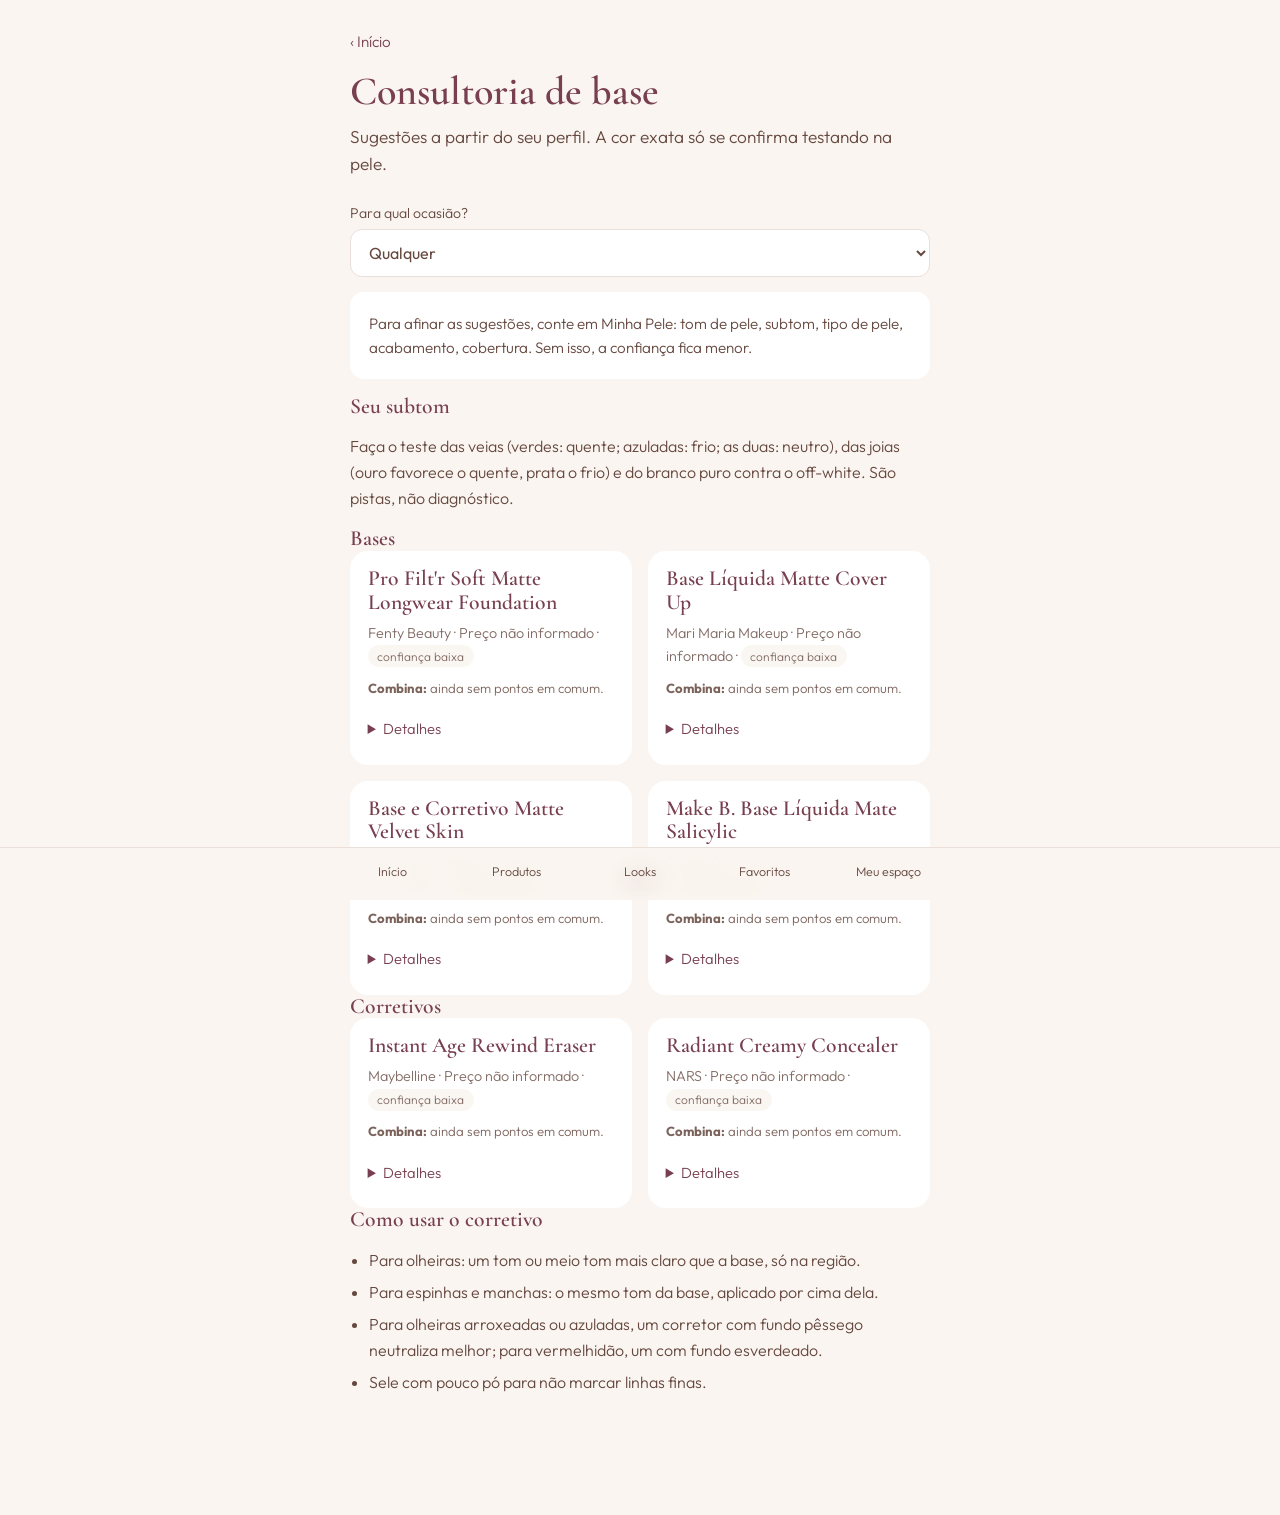
==== base.html @ ef140184 "Add files via upload" ====
<!doctype html>
<html lang="pt-BR"><head><meta charset="utf-8"><meta name="viewport" content="width=device-width,initial-scale=1,viewport-fit=cover">
<title>Consultoria · Eduarda Beauty</title><meta name="theme-color" content="#FAF5F0"><link rel="manifest" href="manifest.webmanifest"><link rel="apple-touch-icon" href="assets/icons/icon-192.png">
<link rel="preconnect" href="https://fonts.googleapis.com"><link rel="preconnect" href="https://fonts.gstatic.com" crossorigin>
<link href="https://fonts.googleapis.com/css2?family=Cormorant+Garamond:ital,wght@0,500;0,600;1,500&family=Outfit:wght@300;400;500&display=swap" rel="stylesheet">
<link rel="stylesheet" href="css/style.css"></head>
<body><a class="skip" href="#main">Ir para o conteúdo</a>
<main id="main"><a class="back" href="index.html">‹ Início</a>
<h1>Consultoria de base</h1><p class="lead">Sugestões a partir do seu perfil. A cor exata só se confirma testando na pele.</p><label>Para qual ocasião?<select id="occ"><option value="">Qualquer</option><option value="dia">Dia a dia</option><option value="festa">Festa</option><option value="evento">Evento especial</option></select></label><div id="consult" aria-live="polite"></div><div id="cmpbase"></div>
</main>
<nav class="tabs" aria-label="Principal"><a href="index.html">Início</a><a href="produtos.html">Produtos</a><a href="looks.html">Looks</a><a href="favoritos.html">Favoritos</a><a href="espaco.html">Meu espaço</a></nav>
<div id="toast" class="toast" role="status" aria-live="polite"></div>
<script src="js/app.js" type="module"></script></body></html>
---- css/style.css ----
:root{--rose:#C98291;--nude:#EAD5D0;--cream:#FAF5F0;--brown:#65483F;--wine:#783F50;--line:#eadfd9}
*{box-sizing:border-box}html{scroll-behavior:smooth;-webkit-text-size-adjust:100%}
body{margin:0;background:var(--cream);color:var(--brown);font:300 1rem/1.6 Outfit,system-ui,sans-serif}
main{max-width:620px;margin:auto;padding:calc(1.5rem + env(safe-area-inset-top)) 1.25rem calc(6.5rem + env(safe-area-inset-bottom))}
h1,h2,h3,.for,.quote,footer p{font-family:"Cormorant Garamond",Georgia,serif;font-weight:600;color:var(--wine);line-height:1.1}
h1{font-size:2.5rem;margin:.5rem 0 .6rem}h1.big{font-size:clamp(2.9rem,13vw,4.2rem)}h2{font-size:1.7rem;margin:2.2rem 0 .6rem}h3{font-size:1.35rem;margin:0}
.lead{font-size:1.08rem;margin:0 0 1.5rem}.muted{opacity:.75;font-size:.92rem}.for{font-style:italic;font-weight:500;font-size:1.3rem;color:var(--rose);margin:.5rem 0 0}
.skip{position:absolute;left:-999px}.skip:focus{left:8px;top:8px;background:#fff;padding:.5rem;z-index:9}
:focus-visible{outline:2px solid var(--wine);outline-offset:2px}
a{color:var(--wine)}.back{display:inline-block;text-decoration:none;padding:.4rem 0;font-size:.95rem}
.mode{font-size:.82rem;opacity:.8;margin:1rem 0}
.hubs{margin:1.5rem 0;border-top:1px solid var(--line)}.hub{display:flex;justify-content:space-between;align-items:center;gap:1rem;padding:1.05rem .2rem;border-bottom:1px solid var(--line);text-decoration:none;color:var(--brown);min-height:60px}
.hub b{display:block;font:600 1.35rem "Cormorant Garamond",serif;color:var(--wine)}.hub small{opacity:.75}.hub i{font-style:normal;font-size:1.6rem;color:var(--rose)}
.quote{font-style:italic;font-weight:500;font-size:1.25rem;color:var(--brown);margin:2.5rem 0 0}
.stack{display:grid;gap:1rem}.two{display:grid;grid-template-columns:1fr 1fr;gap:.8rem}
label{display:block;font-size:.88rem}label.chk{display:flex;gap:.5rem;align-items:center}label.chk input{width:auto}
select,input,textarea{width:100%;font:400 1rem Outfit,sans-serif;padding:.75rem .85rem;margin-top:.3rem;border:1px solid var(--line);border-radius:12px;background:#fff;color:var(--brown)}
.btn{display:inline-block;background:var(--wine);color:#fff;border:0;padding:.8rem 1.5rem;border-radius:999px;font:400 1rem Outfit,sans-serif;text-decoration:none;cursor:pointer;min-height:46px;margin:.2rem 0}
.btn.ghost{background:transparent;color:var(--wine);border:1px solid var(--wine)}
.grid{display:grid;gap:1rem}.cards{grid-template-columns:1fr}@media(min-width:560px){.cards{grid-template-columns:1fr 1fr}}
.card{background:#fff;border-radius:18px;overflow:hidden}.card .ph{height:56px;background:linear-gradient(120deg,var(--nude),var(--rose))}.card .ph img{width:100%;height:100%;object-fit:cover;display:block}
.card .b{padding:1rem 1.1rem 1.1rem;display:grid;gap:.45rem}.sub{font-size:.9rem;opacity:.8}.pitch{margin:0;font-size:.95rem}small{font-size:.82rem;opacity:.85;display:block}
.tag{font-size:.75rem;background:var(--cream);border-radius:99px;padding:.1rem .6rem;display:inline-block;margin:0 .2rem .2rem 0}
.row{display:flex;gap:.4rem;flex-wrap:wrap}.row button{font:400 .85rem Outfit,sans-serif;padding:.55rem .9rem;min-height:40px;border-radius:99px;border:1px solid var(--line);background:#fff;color:var(--brown);cursor:pointer}
.row button[aria-pressed=true]{background:var(--wine);color:#fff;border-color:var(--wine)}
details{margin-top:.3rem}summary{cursor:pointer;color:var(--wine);font-size:.92rem;padding:.4rem 0}.det{display:grid;gap:.5rem;padding:.3rem 0}
.discover{margin:1rem 0 1.5rem;padding:1.2rem;background:#fff;border-radius:18px}.discover h3{margin:0 0 .8rem;font-size:1.5rem}
.opts{display:grid;grid-template-columns:1fr 1fr;gap:.6rem}.opt{border:0;border-radius:14px;padding:1.4rem .5rem;color:#fff;font:400 1rem Outfit;cursor:pointer;background:var(--c);min-height:56px}
.tone{margin:1.5rem 0}table{border-collapse:collapse;width:100%;background:#fff;font-size:.88rem}td,th{border-bottom:1px solid var(--line);padding:.5rem;text-align:left}
.empty{padding:1.2rem;background:#fff;border-radius:14px;font-size:.95rem}.err{color:#a02a3c;font-size:.85rem;margin:0}ul,ol{padding-left:1.2rem}li{margin:.4rem 0}
.tabs{position:fixed;left:0;right:0;bottom:0;z-index:5;display:flex;justify-content:center;background:rgba(250,245,240,.94);backdrop-filter:blur(10px);border-top:1px solid var(--line);padding-bottom:env(safe-area-inset-bottom)}
.tabs a{flex:1;max-width:124px;text-align:center;text-decoration:none;color:var(--brown);font-size:.78rem;padding:.9rem .2rem;min-height:52px}
.tabs a[aria-current=page]{color:var(--wine);font-weight:500;box-shadow:inset 0 2px 0 var(--wine)}
footer{text-align:center;margin-top:3rem;padding-top:1.5rem;border-top:1px solid var(--line)}footer p{font-size:1.2rem;margin:0}
dialog{border:0;border-radius:22px;width:calc(100% - 3rem);max-width:340px;max-height:80vh;overflow:auto;padding:1.6rem 1.4rem;background:var(--cream);color:var(--brown);box-shadow:0 20px 60px rgba(101,72,63,.3)}
dialog::backdrop{background:rgba(120,63,80,.4)}dialog h2{font-size:2rem;margin:0 0 .6rem}dialog p{margin:.5rem 0}
.toast{position:fixed;bottom:calc(4.8rem + env(safe-area-inset-bottom));left:50%;transform:translate(-50%,300%);background:var(--wine);color:#fff;padding:.7rem 1.2rem;border-radius:99px;font-size:.9rem;transition:transform .3s;width:max-content;max-width:90vw;text-align:center}.toast.on{transform:translate(-50%,0)}
@media(prefers-reduced-motion:reduce){*{transition:none!important;scroll-behavior:auto}}
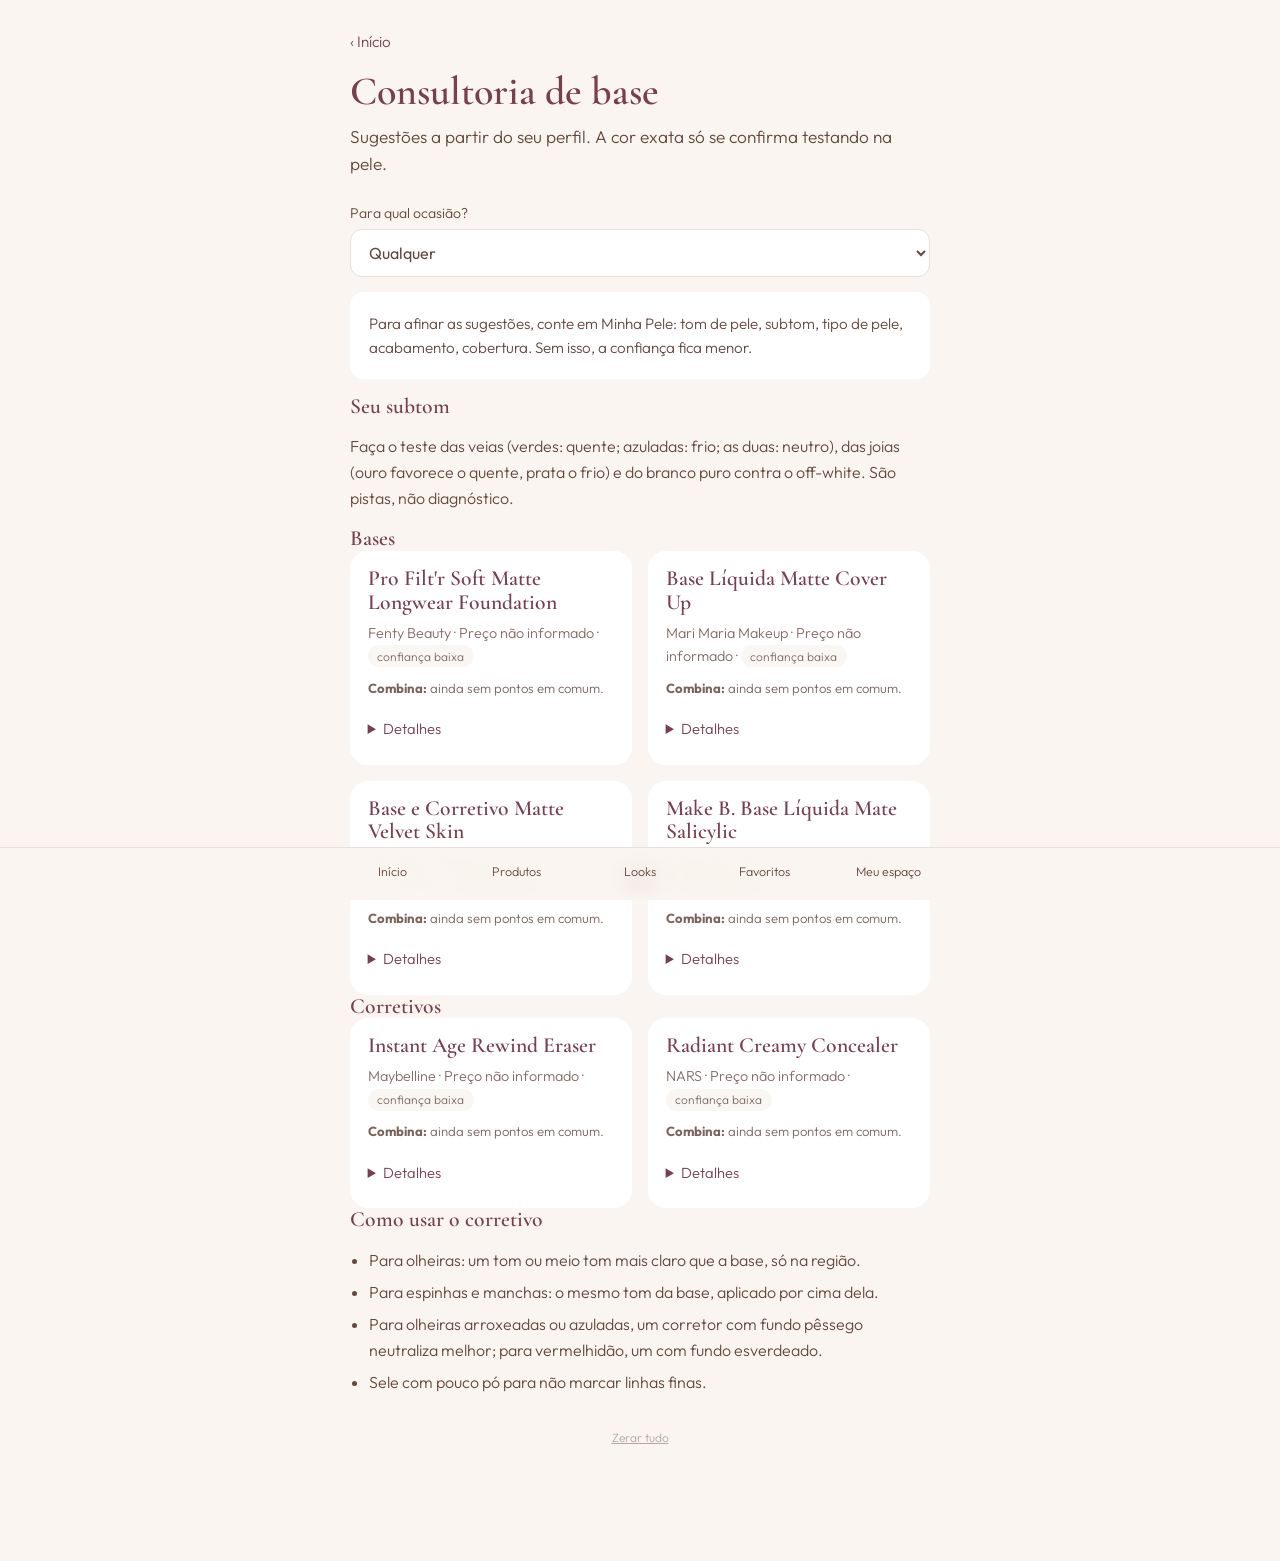
==== commit 771267e7: "Add files via upload" ====
--- a/base.html
+++ b/base.html
@@ -7,7 +7,7 @@
 <body><a class="skip" href="#main">Ir para o conteúdo</a>
 <main id="main"><a class="back" href="index.html">‹ Início</a>
 <h1>Consultoria de base</h1><p class="lead">Sugestões a partir do seu perfil. A cor exata só se confirma testando na pele.</p><label>Para qual ocasião?<select id="occ"><option value="">Qualquer</option><option value="dia">Dia a dia</option><option value="festa">Festa</option><option value="evento">Evento especial</option></select></label><div id="consult" aria-live="polite"></div><div id="cmpbase"></div>
-</main>
+<p class="zerop"><button id="zero" class="zero" type="button">Zerar tudo</button></p></main>
 <nav class="tabs" aria-label="Principal"><a href="index.html">Início</a><a href="produtos.html">Produtos</a><a href="looks.html">Looks</a><a href="favoritos.html">Favoritos</a><a href="espaco.html">Meu espaço</a></nav>
 <div id="toast" class="toast" role="status" aria-live="polite"></div>
 <script src="js/app.js" type="module"></script></body></html>
--- a/css/style.css
+++ b/css/style.css
@@ -3,7 +3,7 @@
 body{margin:0;background:var(--cream);color:var(--brown);font:300 1rem/1.6 Outfit,system-ui,sans-serif}
 main{max-width:620px;margin:auto;padding:calc(1.5rem + env(safe-area-inset-top)) 1.25rem calc(6.5rem + env(safe-area-inset-bottom))}
 h1,h2,h3,.for,.quote,footer p{font-family:"Cormorant Garamond",Georgia,serif;font-weight:600;color:var(--wine);line-height:1.1}
-h1{font-size:2.5rem;margin:.5rem 0 .6rem}h1.big{font-size:clamp(2.9rem,13vw,4.2rem)}h2{font-size:1.7rem;margin:2.2rem 0 .6rem}h3{font-size:1.35rem;margin:0}
+h1{font-size:2.5rem;margin:.5rem 0 .6rem}h1.big{font-size:clamp(2.5rem,11.5vw,3.7rem)}h2{font-size:1.7rem;margin:2.2rem 0 .6rem}h3{font-size:1.35rem;margin:0}
 .lead{font-size:1.08rem;margin:0 0 1.5rem}.muted{opacity:.75;font-size:.92rem}.for{font-style:italic;font-weight:500;font-size:1.3rem;color:var(--rose);margin:.5rem 0 0}
 .skip{position:absolute;left:-999px}.skip:focus{left:8px;top:8px;background:#fff;padding:.5rem;z-index:9}
 :focus-visible{outline:2px solid var(--wine);outline-offset:2px}
@@ -36,3 +36,4 @@
 dialog::backdrop{background:rgba(120,63,80,.4)}dialog h2{font-size:2rem;margin:0 0 .6rem}dialog p{margin:.5rem 0}
 .toast{position:fixed;bottom:calc(4.8rem + env(safe-area-inset-bottom));left:50%;transform:translate(-50%,300%);background:var(--wine);color:#fff;padding:.7rem 1.2rem;border-radius:99px;font-size:.9rem;transition:transform .3s;width:max-content;max-width:90vw;text-align:center}.toast.on{transform:translate(-50%,0)}
 @media(prefers-reduced-motion:reduce){*{transition:none!important;scroll-behavior:auto}}
+.zerop{text-align:center;margin:1.5rem 0 0}.zero{background:none;border:0;color:var(--brown);opacity:.45;font:300 .75rem Outfit,sans-serif;text-decoration:underline;cursor:pointer;padding:.7rem 1rem}
